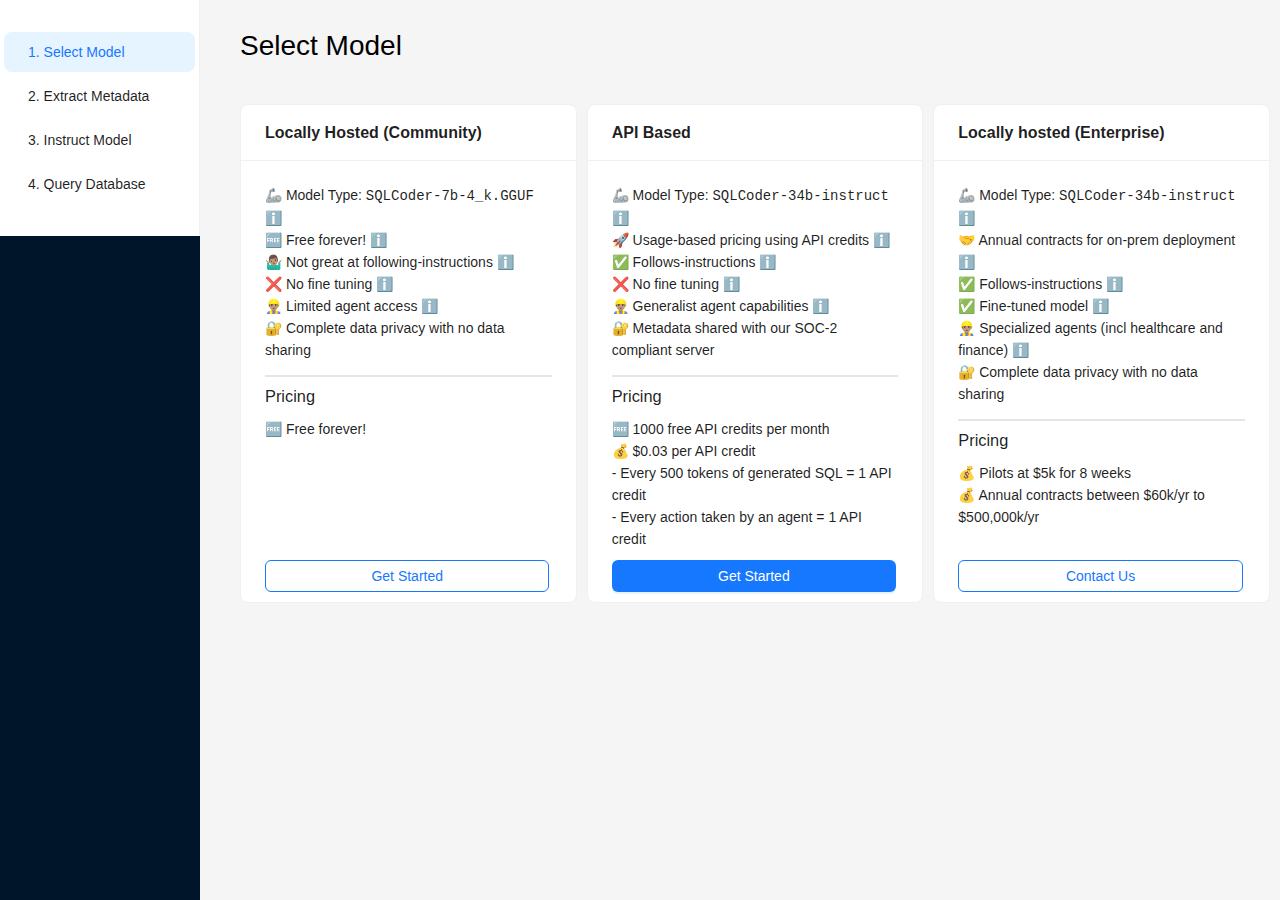
==== defog/static/index.html @ 949f6ddb "added static folder" ====
<!DOCTYPE html><html lang="en"><head><meta charSet="utf-8"/><title>Defog.ai - AI Assistant for Data Analysis</title><meta name="description" content="Train your AI data assistant on your own device"/><meta name="viewport" content="width=device-width, initial-scale=1"/><link rel="icon" href="/favicon.ico"/><meta name="next-head-count" content="5"/><link rel="preload" href="./_next/static/css/3cdca591b056ce4d.css" as="style"/><link rel="stylesheet" href="./_next/static/css/3cdca591b056ce4d.css" data-n-g=""/><noscript data-n-css=""></noscript><script defer="" nomodule="" src="./_next/static/chunks/polyfills-c67a75d1b6f99dc8.js"></script><script src="./_next/static/chunks/webpack-7d25ca0c32702124.js" defer=""></script><script src="./_next/static/chunks/framework-50116e63224baba2.js" defer=""></script><script src="./_next/static/chunks/main-d74d6543f6afb019.js" defer=""></script><script src="./_next/static/chunks/pages/_app-502f2083bf4acc95.js" defer=""></script><script src="./_next/static/chunks/215-487514a22afdf97d.js" defer=""></script><script src="./_next/static/chunks/pages/index-276bf2a94b8fb029.js" defer=""></script><script src="./_next/static/LOqH7o9Rcu-MkoUE6on1x/_buildManifest.js" defer=""></script><script src="./_next/static/LOqH7o9Rcu-MkoUE6on1x/_ssgManifest.js" defer=""></script></head><body><div id="__next"><div class="ant-layout css-6j9yrn" style="height:100vh"><main class="ant-layout-content css-6j9yrn" style="padding:50 50"><aside class="ant-layout-sider ant-layout-sider-dark" style="height:100vh;position:fixed;flex:0 0 200px;max-width:200px;min-width:200px;width:200px"><div class="ant-layout-sider-children"><ul class="ant-menu ant-menu-root ant-menu-inline ant-menu-light css-6j9yrn" style="width:200px;padding-top:2em;padding-bottom:2em" role="menu" tabindex="0" data-menu-list="true"><li class="ant-menu-item ant-menu-item-selected ant-menu-item-only-child" style="padding-left:24px" title="Select Model" role="menuitem" tabindex="-1"><a href="/" class="ant-menu-item-icon">1. Select Model</a><span class="ant-menu-title-content"></span></li><li class="ant-menu-item ant-menu-item-only-child" style="padding-left:24px" title="Extract Metadata" role="menuitem" tabindex="-1"><a href="/extract-metadata.html" class="ant-menu-item-icon">2. Extract Metadata</a><span class="ant-menu-title-content"></span></li><li class="ant-menu-item ant-menu-item-only-child" style="padding-left:24px" title="Instruct Model" role="menuitem" tabindex="-1"><a href="/instruct-model.html" class="ant-menu-item-icon">3. Instruct Model</a><span class="ant-menu-title-content"></span></li><li class="ant-menu-item ant-menu-item-only-child" style="padding-left:24px" title="Query your database" role="menuitem" tabindex="-1"><a href="/query-database.html" class="ant-menu-item-icon">4. Query Database</a><span class="ant-menu-title-content"></span></li></ul><div style="display:none" aria-hidden="true"></div></div></aside><div style="padding-left:240px;padding-top:30px"><h1 style="padding-bottom:1em">Select Model</h1><div type="flex" class="ant-row css-6j9yrn"><div style="display:flex" class="ant-col ant-col-xs-24 ant-col-md-8 css-6j9yrn"><div class="ant-card ant-card-bordered css-6j9yrn" style="width:100%;margin-right:10px"><div class="ant-card-head"><div class="ant-card-head-wrapper"><div class="ant-card-head-title">Locally Hosted (Community)</div></div></div><div class="ant-card-body">🦾 Model Type: <code>SQLCoder-7b-4_k.GGUF</code> <span>ℹ</span> <br/>🆓 Free forever! <span>ℹ</span> <br/>🤷🏽‍♂️ Not great at following-instructions <span>ℹ</span> <br/>❌ No fine tuning <span>ℹ</span> <br/>👷🏽‍♂️ Limited agent access <span>ℹ</span> <br/>🔐 Complete data privacy with no data sharing<hr style="margin-top:1em;border:1px solid rgba(0,0,0,0.1)"/><div style="padding-bottom:2em"><h3>Pricing</h3>🆓 Free forever!</div><button type="button" class="ant-btn css-6j9yrn ant-btn-primary ant-btn-background-ghost" style="position:absolute;width:85%;bottom:10px;max-width:400px"><span>Get Started</span></button></div></div></div><div style="display:flex" class="ant-col ant-col-xs-24 ant-col-md-8 css-6j9yrn"><div class="ant-card ant-card-bordered css-6j9yrn" style="width:100%;margin-right:10px"><div class="ant-card-head"><div class="ant-card-head-wrapper"><div class="ant-card-head-title">API Based</div></div></div><div class="ant-card-body">🦾 Model Type: <code>SQLCoder-34b-instruct</code> <span>ℹ</span> <br/>🚀 Usage-based pricing using API credits <span>ℹ</span> <br/>✅ Follows-instructions <span>ℹ</span> <br/>❌ No fine tuning <span>ℹ</span> <br/>👷🏽‍♂️ Generalist agent capabilities <span>ℹ</span> <br/>🔐 Metadata shared with our SOC-2 compliant server<hr style="margin-top:1em;border:1px solid rgba(0,0,0,0.1)"/><div style="padding-bottom:2em"><h3>Pricing</h3>🆓 1000 free API credits per month <br/>💰 $0.03 per API credit <br/>- Every 500 tokens of generated SQL = 1 API credit <br/>- Every action taken by an agent = 1 API credit <br/></div><button type="button" class="ant-btn css-6j9yrn ant-btn-primary" style="position:absolute;width:85%;bottom:10px;max-width:400px"><span>Get Started</span></button></div></div></div><div style="display:flex" class="ant-col ant-col-xs-24 ant-col-md-8 css-6j9yrn"><div class="ant-card ant-card-bordered css-6j9yrn" style="width:100%;margin-right:10px"><div class="ant-card-head"><div class="ant-card-head-wrapper"><div class="ant-card-head-title">Locally hosted (Enterprise)</div></div></div><div class="ant-card-body">🦾 Model Type: <code>SQLCoder-34b-instruct</code> <span>ℹ</span> <br/>🤝 Annual contracts for on-prem deployment <span>ℹ</span> <br/>✅ Follows-instructions <span>ℹ</span> <br/>✅ Fine-tuned model <span>ℹ</span> <br/>👷🏽‍♂️ Specialized agents (incl healthcare and finance) <span>ℹ</span> <br/>🔐 Complete data privacy with no data sharing<hr style="margin-top:1em;border:1px solid rgba(0,0,0,0.1)"/><div style="padding-bottom:2em"><h3>Pricing</h3>💰 Pilots at $5k for 8 weeks<br/>💰 Annual contracts between $60k/yr to $500,000k/yr<br/></div><button type="button" class="ant-btn css-6j9yrn ant-btn-primary ant-btn-background-ghost" style="position:absolute;width:85%;bottom:10px;max-width:400px"><span>Contact Us</span></button></div></div></div></div></div></main></div></div><script id="__NEXT_DATA__" type="application/json">{"props":{"pageProps":{}},"page":"/","query":{},"buildId":"LOqH7o9Rcu-MkoUE6on1x","assetPrefix":".","nextExport":true,"autoExport":true,"isFallback":false,"scriptLoader":[]}</script></body></html>
---- defog/static/_next/static/css/3cdca591b056ce4d.css ----
body,html{width:100%;height:100%}input::-ms-clear,input::-ms-reveal{display:none}*,:after,:before{box-sizing:border-box}html{font-family:sans-serif;line-height:1.15;-webkit-text-size-adjust:100%;-ms-text-size-adjust:100%;-ms-overflow-style:scrollbar;-webkit-tap-highlight-color:rgba(0,0,0,0)}body{margin:0}[tabindex="-1"]:focus{outline:none}hr{box-sizing:content-box;height:0;overflow:visible}h1,h2,h3,h4,h5,h6{margin-top:0;margin-bottom:.5em;font-weight:500}p{margin-top:0;margin-bottom:1em}abbr[data-original-title],abbr[title]{-webkit-text-decoration:underline dotted;text-decoration:underline;text-decoration:underline dotted;border-bottom:0;cursor:help}address{margin-bottom:1em;font-style:normal;line-height:inherit}input[type=number],input[type=password],input[type=text],textarea{-webkit-appearance:none}dl,ol,ul{margin-top:0;margin-bottom:1em}ol ol,ol ul,ul ol,ul ul{margin-bottom:0}dt{font-weight:500}dd{margin-bottom:.5em;margin-left:0}blockquote{margin:0 0 1em}dfn{font-style:italic}b,strong{font-weight:bolder}small{font-size:80%}sub,sup{position:relative;font-size:75%;line-height:0;vertical-align:baseline}sub{bottom:-.25em}sup{top:-.5em}code,kbd,pre,samp{font-size:1em;font-family:SFMono-Regular,Consolas,Liberation Mono,Menlo,Courier,monospace}pre{margin-top:0;margin-bottom:1em;overflow:auto}figure{margin:0 0 1em}img{vertical-align:middle;border-style:none}[role=button],a,area,button,input:not([type=range]),label,select,summary,textarea{touch-action:manipulation}table{border-collapse:collapse}caption{padding-top:.75em;padding-bottom:.3em;text-align:left;caption-side:bottom}button,input,optgroup,select,textarea{margin:0;color:inherit;font-size:inherit;font-family:inherit;line-height:inherit}button,input{overflow:visible}button,select{text-transform:none}[type=reset],[type=submit],button,html [type=button]{-webkit-appearance:button}[type=button]::-moz-focus-inner,[type=reset]::-moz-focus-inner,[type=submit]::-moz-focus-inner,button::-moz-focus-inner{padding:0;border-style:none}input[type=checkbox],input[type=radio]{box-sizing:border-box;padding:0}input[type=date],input[type=datetime-local],input[type=month],input[type=time]{-webkit-appearance:listbox}textarea{overflow:auto;resize:vertical}fieldset{min-width:0;margin:0;padding:0;border:0}legend{display:block;width:100%;max-width:100%;margin-bottom:.5em;padding:0;color:inherit;font-size:1.5em;line-height:inherit;white-space:normal}progress{vertical-align:baseline}[type=number]::-webkit-inner-spin-button,[type=number]::-webkit-outer-spin-button{height:auto}[type=search]{outline-offset:-2px;-webkit-appearance:none}[type=search]::-webkit-search-cancel-button,[type=search]::-webkit-search-decoration{-webkit-appearance:none}::-webkit-file-upload-button{font:inherit;-webkit-appearance:button}output{display:inline-block}summary{display:list-item}template{display:none}[hidden]{display:none!important}mark{padding:.2em;background-color:#feffe6}
---- defog/static/_next/static/css/3cdca591b056ce4d.css ----
body,html{width:100%;height:100%}input::-ms-clear,input::-ms-reveal{display:none}*,:after,:before{box-sizing:border-box}html{font-family:sans-serif;line-height:1.15;-webkit-text-size-adjust:100%;-ms-text-size-adjust:100%;-ms-overflow-style:scrollbar;-webkit-tap-highlight-color:rgba(0,0,0,0)}body{margin:0}[tabindex="-1"]:focus{outline:none}hr{box-sizing:content-box;height:0;overflow:visible}h1,h2,h3,h4,h5,h6{margin-top:0;margin-bottom:.5em;font-weight:500}p{margin-top:0;margin-bottom:1em}abbr[data-original-title],abbr[title]{-webkit-text-decoration:underline dotted;text-decoration:underline;text-decoration:underline dotted;border-bottom:0;cursor:help}address{margin-bottom:1em;font-style:normal;line-height:inherit}input[type=number],input[type=password],input[type=text],textarea{-webkit-appearance:none}dl,ol,ul{margin-top:0;margin-bottom:1em}ol ol,ol ul,ul ol,ul ul{margin-bottom:0}dt{font-weight:500}dd{margin-bottom:.5em;margin-left:0}blockquote{margin:0 0 1em}dfn{font-style:italic}b,strong{font-weight:bolder}small{font-size:80%}sub,sup{position:relative;font-size:75%;line-height:0;vertical-align:baseline}sub{bottom:-.25em}sup{top:-.5em}code,kbd,pre,samp{font-size:1em;font-family:SFMono-Regular,Consolas,Liberation Mono,Menlo,Courier,monospace}pre{margin-top:0;margin-bottom:1em;overflow:auto}figure{margin:0 0 1em}img{vertical-align:middle;border-style:none}[role=button],a,area,button,input:not([type=range]),label,select,summary,textarea{touch-action:manipulation}table{border-collapse:collapse}caption{padding-top:.75em;padding-bottom:.3em;text-align:left;caption-side:bottom}button,input,optgroup,select,textarea{margin:0;color:inherit;font-size:inherit;font-family:inherit;line-height:inherit}button,input{overflow:visible}button,select{text-transform:none}[type=reset],[type=submit],button,html [type=button]{-webkit-appearance:button}[type=button]::-moz-focus-inner,[type=reset]::-moz-focus-inner,[type=submit]::-moz-focus-inner,button::-moz-focus-inner{padding:0;border-style:none}input[type=checkbox],input[type=radio]{box-sizing:border-box;padding:0}input[type=date],input[type=datetime-local],input[type=month],input[type=time]{-webkit-appearance:listbox}textarea{overflow:auto;resize:vertical}fieldset{min-width:0;margin:0;padding:0;border:0}legend{display:block;width:100%;max-width:100%;margin-bottom:.5em;padding:0;color:inherit;font-size:1.5em;line-height:inherit;white-space:normal}progress{vertical-align:baseline}[type=number]::-webkit-inner-spin-button,[type=number]::-webkit-outer-spin-button{height:auto}[type=search]{outline-offset:-2px;-webkit-appearance:none}[type=search]::-webkit-search-cancel-button,[type=search]::-webkit-search-decoration{-webkit-appearance:none}::-webkit-file-upload-button{font:inherit;-webkit-appearance:button}output{display:inline-block}summary{display:list-item}template{display:none}[hidden]{display:none!important}mark{padding:.2em;background-color:#feffe6}
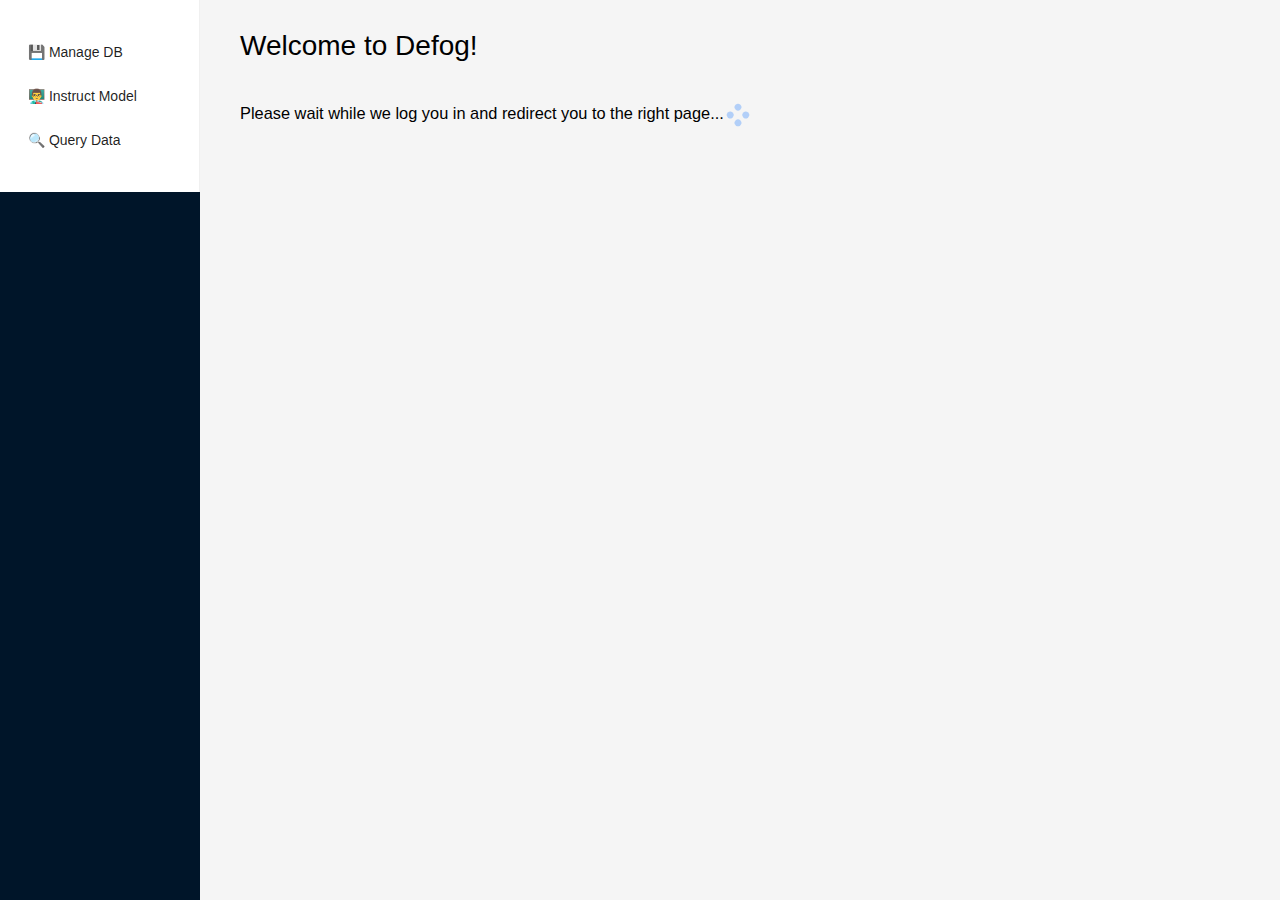
==== commit 85e6710d: "replaced old static files with new ones" ====
--- a/defog/static/index.html
+++ b/defog/static/index.html
@@ -1 +1 @@
-<!DOCTYPE html><html lang="en"><head><meta charSet="utf-8"/><title>Defog.ai - AI Assistant for Data Analysis</title><meta name="description" content="Train your AI data assistant on your own device"/><meta name="viewport" content="width=device-width, initial-scale=1"/><link rel="icon" href="/favicon.ico"/><meta name="next-head-count" content="5"/><link rel="preload" href="./_next/static/css/3cdca591b056ce4d.css" as="style"/><link rel="stylesheet" href="./_next/static/css/3cdca591b056ce4d.css" data-n-g=""/><noscript data-n-css=""></noscript><script defer="" nomodule="" src="./_next/static/chunks/polyfills-c67a75d1b6f99dc8.js"></script><script src="./_next/static/chunks/webpack-7d25ca0c32702124.js" defer=""></script><script src="./_next/static/chunks/framework-50116e63224baba2.js" defer=""></script><script src="./_next/static/chunks/main-d74d6543f6afb019.js" defer=""></script><script src="./_next/static/chunks/pages/_app-502f2083bf4acc95.js" defer=""></script><script src="./_next/static/chunks/215-487514a22afdf97d.js" defer=""></script><script src="./_next/static/chunks/pages/index-276bf2a94b8fb029.js" defer=""></script><script src="./_next/static/LOqH7o9Rcu-MkoUE6on1x/_buildManifest.js" defer=""></script><script src="./_next/static/LOqH7o9Rcu-MkoUE6on1x/_ssgManifest.js" defer=""></script></head><body><div id="__next"><div class="ant-layout css-6j9yrn" style="height:100vh"><main class="ant-layout-content css-6j9yrn" style="padding:50 50"><aside class="ant-layout-sider ant-layout-sider-dark" style="height:100vh;position:fixed;flex:0 0 200px;max-width:200px;min-width:200px;width:200px"><div class="ant-layout-sider-children"><ul class="ant-menu ant-menu-root ant-menu-inline ant-menu-light css-6j9yrn" style="width:200px;padding-top:2em;padding-bottom:2em" role="menu" tabindex="0" data-menu-list="true"><li class="ant-menu-item ant-menu-item-selected ant-menu-item-only-child" style="padding-left:24px" title="Select Model" role="menuitem" tabindex="-1"><a href="/" class="ant-menu-item-icon">1. Select Model</a><span class="ant-menu-title-content"></span></li><li class="ant-menu-item ant-menu-item-only-child" style="padding-left:24px" title="Extract Metadata" role="menuitem" tabindex="-1"><a href="/extract-metadata.html" class="ant-menu-item-icon">2. Extract Metadata</a><span class="ant-menu-title-content"></span></li><li class="ant-menu-item ant-menu-item-only-child" style="padding-left:24px" title="Instruct Model" role="menuitem" tabindex="-1"><a href="/instruct-model.html" class="ant-menu-item-icon">3. Instruct Model</a><span class="ant-menu-title-content"></span></li><li class="ant-menu-item ant-menu-item-only-child" style="padding-left:24px" title="Query your database" role="menuitem" tabindex="-1"><a href="/query-database.html" class="ant-menu-item-icon">4. Query Database</a><span class="ant-menu-title-content"></span></li></ul><div style="display:none" aria-hidden="true"></div></div></aside><div style="padding-left:240px;padding-top:30px"><h1 style="padding-bottom:1em">Select Model</h1><div type="flex" class="ant-row css-6j9yrn"><div style="display:flex" class="ant-col ant-col-xs-24 ant-col-md-8 css-6j9yrn"><div class="ant-card ant-card-bordered css-6j9yrn" style="width:100%;margin-right:10px"><div class="ant-card-head"><div class="ant-card-head-wrapper"><div class="ant-card-head-title">Locally Hosted (Community)</div></div></div><div class="ant-card-body">🦾 Model Type: <code>SQLCoder-7b-4_k.GGUF</code> <span>ℹ</span> <br/>🆓 Free forever! <span>ℹ</span> <br/>🤷🏽‍♂️ Not great at following-instructions <span>ℹ</span> <br/>❌ No fine tuning <span>ℹ</span> <br/>👷🏽‍♂️ Limited agent access <span>ℹ</span> <br/>🔐 Complete data privacy with no data sharing<hr style="margin-top:1em;border:1px solid rgba(0,0,0,0.1)"/><div style="padding-bottom:2em"><h3>Pricing</h3>🆓 Free forever!</div><button type="button" class="ant-btn css-6j9yrn ant-btn-primary ant-btn-background-ghost" style="position:absolute;width:85%;bottom:10px;max-width:400px"><span>Get Started</span></button></div></div></div><div style="display:flex" class="ant-col ant-col-xs-24 ant-col-md-8 css-6j9yrn"><div class="ant-card ant-card-bordered css-6j9yrn" style="width:100%;margin-right:10px"><div class="ant-card-head"><div class="ant-card-head-wrapper"><div class="ant-card-head-title">API Based</div></div></div><div class="ant-card-body">🦾 Model Type: <code>SQLCoder-34b-instruct</code> <span>ℹ</span> <br/>🚀 Usage-based pricing using API credits <span>ℹ</span> <br/>✅ Follows-instructions <span>ℹ</span> <br/>❌ No fine tuning <span>ℹ</span> <br/>👷🏽‍♂️ Generalist agent capabilities <span>ℹ</span> <br/>🔐 Metadata shared with our SOC-2 compliant server<hr style="margin-top:1em;border:1px solid rgba(0,0,0,0.1)"/><div style="padding-bottom:2em"><h3>Pricing</h3>🆓 1000 free API credits per month <br/>💰 $0.03 per API credit <br/>- Every 500 tokens of generated SQL = 1 API credit <br/>- Every action taken by an agent = 1 API credit <br/></div><button type="button" class="ant-btn css-6j9yrn ant-btn-primary" style="position:absolute;width:85%;bottom:10px;max-width:400px"><span>Get Started</span></button></div></div></div><div style="display:flex" class="ant-col ant-col-xs-24 ant-col-md-8 css-6j9yrn"><div class="ant-card ant-card-bordered css-6j9yrn" style="width:100%;margin-right:10px"><div class="ant-card-head"><div class="ant-card-head-wrapper"><div class="ant-card-head-title">Locally hosted (Enterprise)</div></div></div><div class="ant-card-body">🦾 Model Type: <code>SQLCoder-34b-instruct</code> <span>ℹ</span> <br/>🤝 Annual contracts for on-prem deployment <span>ℹ</span> <br/>✅ Follows-instructions <span>ℹ</span> <br/>✅ Fine-tuned model <span>ℹ</span> <br/>👷🏽‍♂️ Specialized agents (incl healthcare and finance) <span>ℹ</span> <br/>🔐 Complete data privacy with no data sharing<hr style="margin-top:1em;border:1px solid rgba(0,0,0,0.1)"/><div style="padding-bottom:2em"><h3>Pricing</h3>💰 Pilots at $5k for 8 weeks<br/>💰 Annual contracts between $60k/yr to $500,000k/yr<br/></div><button type="button" class="ant-btn css-6j9yrn ant-btn-primary ant-btn-background-ghost" style="position:absolute;width:85%;bottom:10px;max-width:400px"><span>Contact Us</span></button></div></div></div></div></div></main></div></div><script id="__NEXT_DATA__" type="application/json">{"props":{"pageProps":{}},"page":"/","query":{},"buildId":"LOqH7o9Rcu-MkoUE6on1x","assetPrefix":".","nextExport":true,"autoExport":true,"isFallback":false,"scriptLoader":[]}</script></body></html>+<!DOCTYPE html><html lang="en"><head><meta charSet="utf-8"/><title>Defog.ai - AI Assistant for Data Analysis</title><meta name="description" content="Train your AI data assistant on your own device"/><meta name="viewport" content="width=device-width, initial-scale=1"/><link rel="icon" href="/favicon.ico"/><meta name="next-head-count" content="5"/><link rel="preload" href="./_next/static/css/321c398b2a784143.css" as="style" crossorigin=""/><link rel="stylesheet" href="./_next/static/css/321c398b2a784143.css" crossorigin="" data-n-g=""/><noscript data-n-css=""></noscript><script defer="" crossorigin="" nomodule="" src="./_next/static/chunks/polyfills-c67a75d1b6f99dc8.js"></script><script src="./_next/static/chunks/webpack-1657be5a4830bbb9.js" defer="" crossorigin=""></script><script src="./_next/static/chunks/framework-02223fe42ab9321b.js" defer="" crossorigin=""></script><script src="./_next/static/chunks/main-d30d248d262e39c4.js" defer="" crossorigin=""></script><script src="./_next/static/chunks/pages/_app-db0976def6406e5e.js" defer="" crossorigin=""></script><script src="./_next/static/chunks/238-21e16f207d48d221.js" defer="" crossorigin=""></script><script src="./_next/static/chunks/pages/index-b60f249c1d54d3bf.js" defer="" crossorigin=""></script><script src="./_next/static/lQfswjqOtyFH-kQc0_q8t/_buildManifest.js" defer="" crossorigin=""></script><script src="./_next/static/lQfswjqOtyFH-kQc0_q8t/_ssgManifest.js" defer="" crossorigin=""></script></head><body><div id="__next"><div class="ant-layout css-1qhpsh8" style="height:100vh"><main class="ant-layout-content css-1qhpsh8"><aside class="ant-layout-sider ant-layout-sider-dark" style="height:100vh;position:fixed;flex:0 0 200px;max-width:200px;min-width:200px;width:200px"><div class="ant-layout-sider-children"><ul class="ant-menu ant-menu-root ant-menu-inline ant-menu-light css-1qhpsh8" style="width:200px;padding-top:2em;padding-bottom:2em" role="menu" tabindex="0" data-menu-list="true"><li class="ant-menu-item ant-menu-item-only-child" style="padding-left:24px" title="Manage Database" role="menuitem" tabindex="-1"><a class="ant-menu-item-icon" href="/extract-metadata">💾 Manage DB</a><span class="ant-menu-title-content"></span></li><li class="ant-menu-item ant-menu-item-only-child" style="padding-left:24px" title="Instruct Model" role="menuitem" tabindex="-1"><a class="ant-menu-item-icon" href="/instruct-model">👨‍🏫 Instruct Model</a><span class="ant-menu-title-content"></span></li><li class="ant-menu-item ant-menu-item-only-child" style="padding-left:24px" title="Query Data" role="menuitem" tabindex="-1"><a class="ant-menu-item-icon" href="/query-data">🔍 Query Data</a><span class="ant-menu-title-content"></span></li></ul><div style="display:none" aria-hidden="true"></div></div></aside><div style="padding-left:240px;padding-top:30px;background-color:#f5f5f5"><h1 style="padding-bottom:1em">Welcome to Defog!</h1><h3>Please wait while we log you in and redirect you to the right page... <div class="ant-spin ant-spin-spinning css-1qhpsh8" aria-live="polite" aria-busy="true"><span class="ant-spin-dot ant-spin-dot-spin"><i class="ant-spin-dot-item"></i><i class="ant-spin-dot-item"></i><i class="ant-spin-dot-item"></i><i class="ant-spin-dot-item"></i></span></div></h3></div></main></div></div><script id="__NEXT_DATA__" type="application/json" crossorigin="">{"props":{"pageProps":{}},"page":"/","query":{},"buildId":"lQfswjqOtyFH-kQc0_q8t","assetPrefix":".","nextExport":true,"autoExport":true,"isFallback":false,"scriptLoader":[]}</script></body></html>--- a/defog/static/_next/static/css/321c398b2a784143.css
+++ b/defog/static/_next/static/css/321c398b2a784143.css
@@ -0,0 +1 @@
+body,html{width:100%;height:100%}input::-ms-clear,input::-ms-reveal{display:none}*,:after,:before{box-sizing:border-box}html{font-family:sans-serif;line-height:1.15;-webkit-text-size-adjust:100%;-ms-text-size-adjust:100%;-ms-overflow-style:scrollbar;-webkit-tap-highlight-color:rgba(0,0,0,0)}body{margin:0}[tabindex="-1"]:focus{outline:none}hr{box-sizing:content-box;height:0;overflow:visible}h1,h2,h3,h4,h5,h6{margin-top:0;margin-bottom:.5em;font-weight:500}p{margin-top:0;margin-bottom:1em}abbr[data-original-title],abbr[title]{-webkit-text-decoration:underline dotted;text-decoration:underline;text-decoration:underline dotted;border-bottom:0;cursor:help}address{margin-bottom:1em;font-style:normal;line-height:inherit}input[type=number],input[type=password],input[type=text],textarea{-webkit-appearance:none}dl,ol,ul{margin-top:0;margin-bottom:1em}ol ol,ol ul,ul ol,ul ul{margin-bottom:0}dt{font-weight:500}dd{margin-bottom:.5em;margin-left:0}blockquote{margin:0 0 1em}dfn{font-style:italic}b,strong{font-weight:bolder}small{font-size:80%}sub,sup{position:relative;font-size:75%;line-height:0;vertical-align:baseline}sub{bottom:-.25em}sup{top:-.5em}code,kbd,pre,samp{font-size:1em;font-family:SFMono-Regular,Consolas,Liberation Mono,Menlo,Courier,monospace}pre{margin-top:0;margin-bottom:1em;overflow:auto}figure{margin:0 0 1em}img{vertical-align:middle;border-style:none}[role=button],a,area,button,input:not([type=range]),label,select,summary,textarea{touch-action:manipulation}table{border-collapse:collapse}caption{padding-top:.75em;padding-bottom:.3em;text-align:left;caption-side:bottom}button,input,optgroup,select,textarea{margin:0;color:inherit;font-size:inherit;font-family:inherit;line-height:inherit}button,input{overflow:visible}button,select{text-transform:none}[type=reset],[type=submit],button,html [type=button]{-webkit-appearance:button}[type=button]::-moz-focus-inner,[type=reset]::-moz-focus-inner,[type=submit]::-moz-focus-inner,button::-moz-focus-inner{padding:0;border-style:none}input[type=checkbox],input[type=radio]{box-sizing:border-box;padding:0}input[type=date],input[type=datetime-local],input[type=month],input[type=time]{-webkit-appearance:listbox}textarea{overflow:auto;resize:vertical}fieldset{min-width:0;margin:0;padding:0;border:0}legend{display:block;width:100%;max-width:100%;margin-bottom:.5em;padding:0;color:inherit;font-size:1.5em;line-height:inherit;white-space:normal}progress{vertical-align:baseline}[type=number]::-webkit-inner-spin-button,[type=number]::-webkit-outer-spin-button{height:auto}[type=search]{outline-offset:-2px;-webkit-appearance:none}[type=search]::-webkit-search-cancel-button,[type=search]::-webkit-search-decoration{-webkit-appearance:none}::-webkit-file-upload-button{font:inherit;-webkit-appearance:button}output{display:inline-block}summary{display:list-item}template{display:none}[hidden]{display:none!important}mark{padding:.2em;background-color:#feffe6}p{margin:.5em 0}p.small{font-size:13px}p.uppercase{text-transform:uppercase}.sticky{position:-webkit-sticky;position:sticky}.top-0{top:0}.text-red{color:#f04646!important}.text-bold{font-weight:700!important}.error-boundary-ctr{width:100%;height:100%;display:flex;align-items:center;justify-content:center;background:#fafafa}--- a/defog/static/_next/static/css/321c398b2a784143.css
+++ b/defog/static/_next/static/css/321c398b2a784143.css
@@ -0,0 +1 @@
+body,html{width:100%;height:100%}input::-ms-clear,input::-ms-reveal{display:none}*,:after,:before{box-sizing:border-box}html{font-family:sans-serif;line-height:1.15;-webkit-text-size-adjust:100%;-ms-text-size-adjust:100%;-ms-overflow-style:scrollbar;-webkit-tap-highlight-color:rgba(0,0,0,0)}body{margin:0}[tabindex="-1"]:focus{outline:none}hr{box-sizing:content-box;height:0;overflow:visible}h1,h2,h3,h4,h5,h6{margin-top:0;margin-bottom:.5em;font-weight:500}p{margin-top:0;margin-bottom:1em}abbr[data-original-title],abbr[title]{-webkit-text-decoration:underline dotted;text-decoration:underline;text-decoration:underline dotted;border-bottom:0;cursor:help}address{margin-bottom:1em;font-style:normal;line-height:inherit}input[type=number],input[type=password],input[type=text],textarea{-webkit-appearance:none}dl,ol,ul{margin-top:0;margin-bottom:1em}ol ol,ol ul,ul ol,ul ul{margin-bottom:0}dt{font-weight:500}dd{margin-bottom:.5em;margin-left:0}blockquote{margin:0 0 1em}dfn{font-style:italic}b,strong{font-weight:bolder}small{font-size:80%}sub,sup{position:relative;font-size:75%;line-height:0;vertical-align:baseline}sub{bottom:-.25em}sup{top:-.5em}code,kbd,pre,samp{font-size:1em;font-family:SFMono-Regular,Consolas,Liberation Mono,Menlo,Courier,monospace}pre{margin-top:0;margin-bottom:1em;overflow:auto}figure{margin:0 0 1em}img{vertical-align:middle;border-style:none}[role=button],a,area,button,input:not([type=range]),label,select,summary,textarea{touch-action:manipulation}table{border-collapse:collapse}caption{padding-top:.75em;padding-bottom:.3em;text-align:left;caption-side:bottom}button,input,optgroup,select,textarea{margin:0;color:inherit;font-size:inherit;font-family:inherit;line-height:inherit}button,input{overflow:visible}button,select{text-transform:none}[type=reset],[type=submit],button,html [type=button]{-webkit-appearance:button}[type=button]::-moz-focus-inner,[type=reset]::-moz-focus-inner,[type=submit]::-moz-focus-inner,button::-moz-focus-inner{padding:0;border-style:none}input[type=checkbox],input[type=radio]{box-sizing:border-box;padding:0}input[type=date],input[type=datetime-local],input[type=month],input[type=time]{-webkit-appearance:listbox}textarea{overflow:auto;resize:vertical}fieldset{min-width:0;margin:0;padding:0;border:0}legend{display:block;width:100%;max-width:100%;margin-bottom:.5em;padding:0;color:inherit;font-size:1.5em;line-height:inherit;white-space:normal}progress{vertical-align:baseline}[type=number]::-webkit-inner-spin-button,[type=number]::-webkit-outer-spin-button{height:auto}[type=search]{outline-offset:-2px;-webkit-appearance:none}[type=search]::-webkit-search-cancel-button,[type=search]::-webkit-search-decoration{-webkit-appearance:none}::-webkit-file-upload-button{font:inherit;-webkit-appearance:button}output{display:inline-block}summary{display:list-item}template{display:none}[hidden]{display:none!important}mark{padding:.2em;background-color:#feffe6}p{margin:.5em 0}p.small{font-size:13px}p.uppercase{text-transform:uppercase}.sticky{position:-webkit-sticky;position:sticky}.top-0{top:0}.text-red{color:#f04646!important}.text-bold{font-weight:700!important}.error-boundary-ctr{width:100%;height:100%;display:flex;align-items:center;justify-content:center;background:#fafafa}